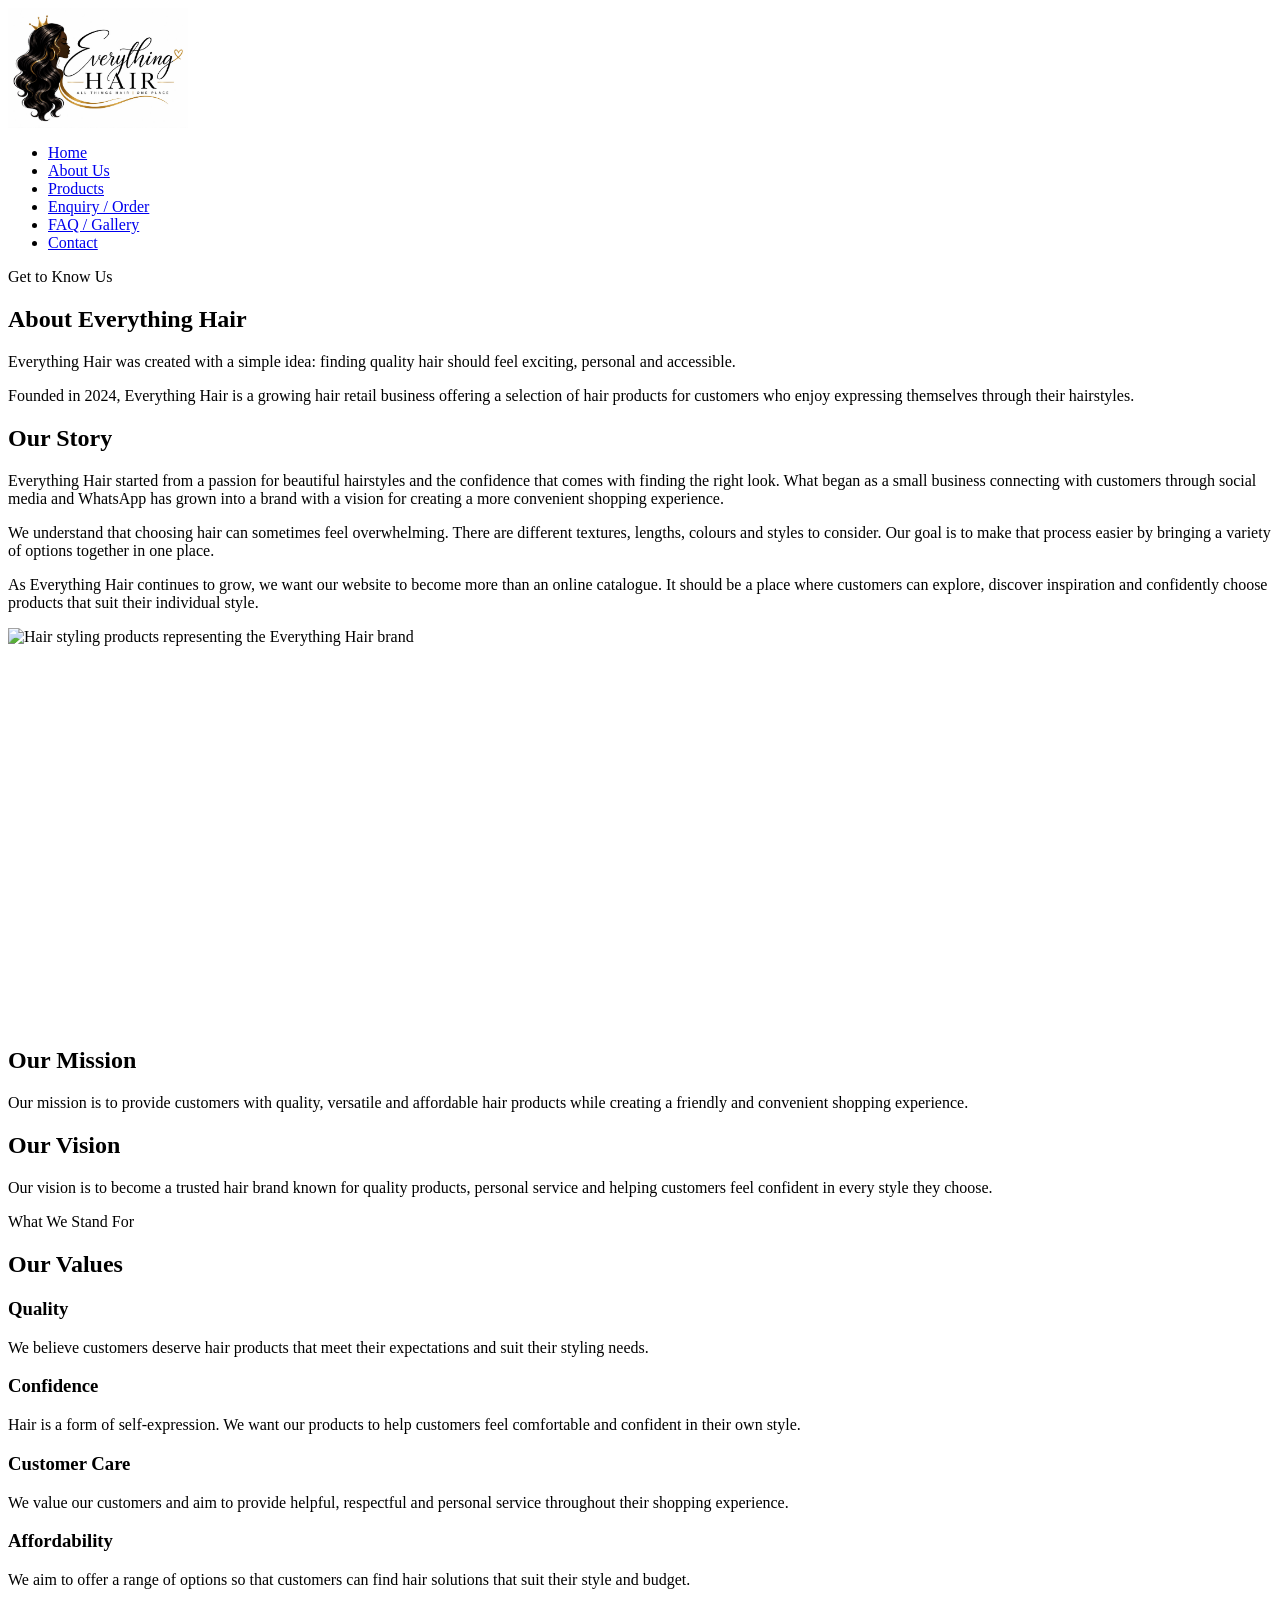
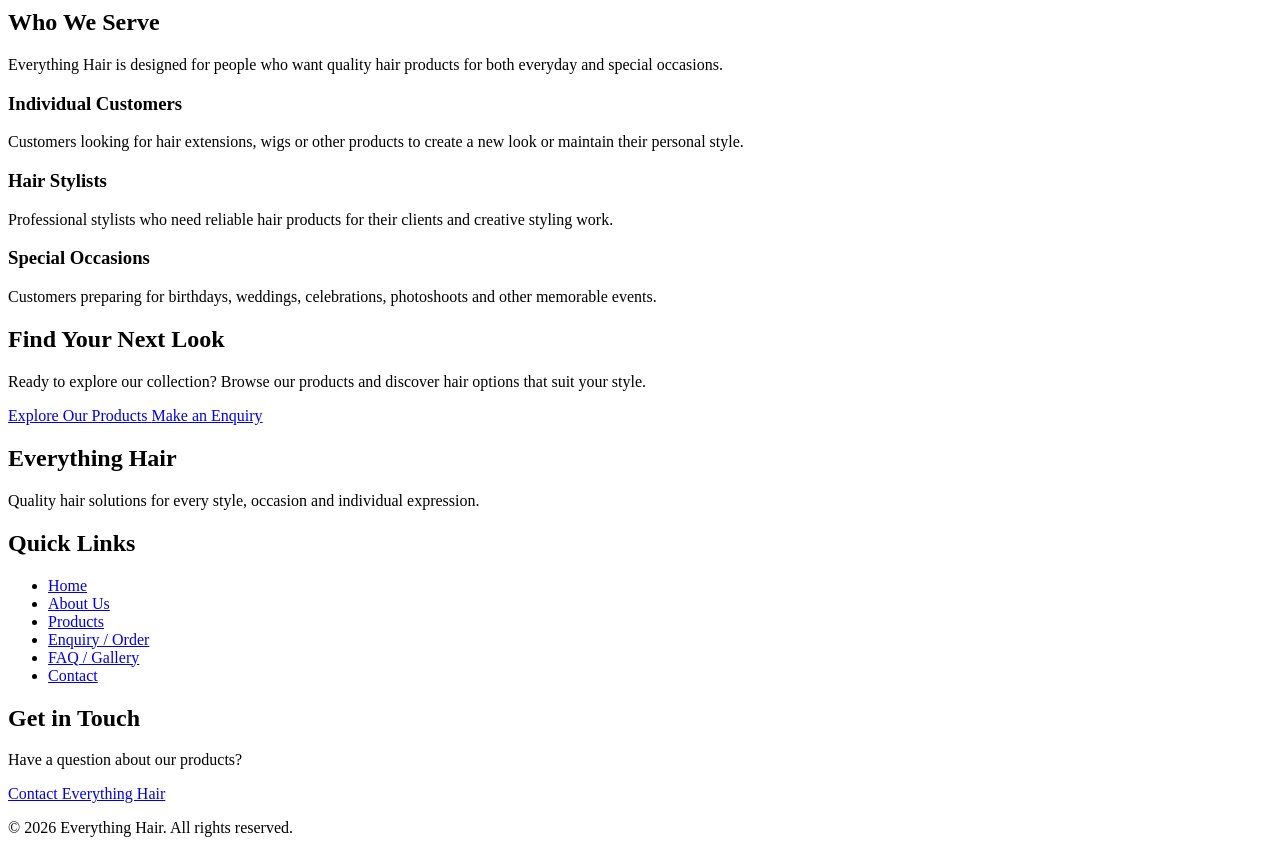
==== about.html @ 14876c61 "Initial Everything Hair website" ====
<!DOCTYPE html>
<html lang="en">

<head>
    
    <meta charset="UTF-8">
    <meta name="viewport" content="width=device-width, initial-scale=1.0">

   
    <meta name="description"
        content="Learn more about Everything Hair, our story, values and commitment to providing quality hair products for every style.">

    <meta name="author" content="Everything Hair">

    
    <title>About Us | Everything Hair</title>

    <link rel="stylesheet" href="css_assets/subpages.css">

</head>

<body>

    
    <header>

        
        <div>
    <a href="index.html">
        <img src="_images/page/Everything-hair-logo2.jpeg"
            alt="Everything Hair logo">
    </a>
</div>

        
        <nav>

            <ul>

                <li>
                    <a href="index.html">Home</a>
                </li>

                <li>
                    <a href="about.html">About Us</a>
                </li>

                <li>
                    <a href="products.html">Products</a>
                </li>

                <li>
                    <a href="enquiry.html">Enquiry / Order</a>
                </li>

                <li>
                    <a href="faq.html">FAQ / Gallery</a>
                </li>

                <li>
                    <a href="contact.html">Contact</a>
                </li>

            </ul>

        </nav>

    </header>


    
    <main>

        
        <section id="about-introduction">



            <p>Get to Know Us</p>

            <h2>About Everything Hair</h2>

            <p>
                Everything Hair was created with a simple idea:
                finding quality hair should feel exciting, personal
                and accessible.
            </p>

            <p>
                Founded in 2024, Everything Hair is a growing hair
                retail business offering a selection of hair products
                for customers who enjoy expressing themselves through
                their hairstyles.
            </p>

        </section>


       
        <section id="our-story">

            <div>

                <h2>Our Story</h2>

                <p>
                    Everything Hair started from a passion for beautiful
                    hairstyles and the confidence that comes with finding
                    the right look. What began as a small business
                    connecting with customers through social media and
                    WhatsApp has grown into a brand with a vision for
                    creating a more convenient shopping experience.
                </p>

                <p>
                    We understand that choosing hair can sometimes feel
                    overwhelming. There are different textures, lengths,
                    colours and styles to consider. Our goal is to make
                    that process easier by bringing a variety of options
                    together in one place.
                </p>

                <p>
                    As Everything Hair continues to grow, we want our
                    website to become more than an online catalogue.
                    It should be a place where customers can explore,
                    discover inspiration and confidently choose products
                    that suit their individual style.
                </p>

            </div>


           
            <div>

                <img src="_images/page/everything-hair-story.jpg"
                    alt="Hair styling products representing the Everything Hair brand">

            </div>

        </section>


       
        <section id="mission-vision">

           
            <article>

                <h2>Our Mission</h2>

                <p>
                    Our mission is to provide customers with quality,
                    versatile and affordable hair products while creating
                    a friendly and convenient shopping experience.
                </p>

            </article>


           
            <article>

                <h2>Our Vision</h2>

                <p>
                    Our vision is to become a trusted hair brand known
                    for quality products, personal service and helping
                    customers feel confident in every style they choose.
                </p>

            </article>

        </section>


        
        <section id="our-values">

            <p>What We Stand For</p>

            <h2>Our Values</h2>


           
            <article>

                <h3>Quality</h3>

                <p>
                    We believe customers deserve hair products that
                    meet their expectations and suit their styling needs.
                </p>

            </article>


            
            <article>

                <h3>Confidence</h3>

                <p>
                    Hair is a form of self-expression. We want our
                    products to help customers feel comfortable and
                    confident in their own style.
                </p>

            </article>


            
            <article>

                <h3>Customer Care</h3>

                <p>
                    We value our customers and aim to provide helpful,
                    respectful and personal service throughout their
                    shopping experience.
                </p>

            </article>


            
            <article>

                <h3>Affordability</h3>

                <p>
                    We aim to offer a range of options so that customers
                    can find hair solutions that suit their style and
                    budget.
                </p>

            </article>

        </section>


        
        <section id="target-audience">

            <h2>Who We Serve</h2>

            <p>
                Everything Hair is designed for people who want quality
                hair products for both everyday and special occasions.
            </p>


            
            <article>

                <h3>Individual Customers</h3>

                <p>
                    Customers looking for hair extensions, wigs or other
                    products to create a new look or maintain their
                    personal style.
                </p>

            </article>


            
            <article>

                <h3>Hair Stylists</h3>

                <p>
                    Professional stylists who need reliable hair products
                    for their clients and creative styling work.
                </p>

            </article>


            
            <article>

                <h3>Special Occasions</h3>

                <p>
                    Customers preparing for birthdays, weddings,
                    celebrations, photoshoots and other memorable events.
                </p>

            </article>

        </section>


        
        <section id="about-call-to-action">

            <h2>Find Your Next Look</h2>

            <p>
                Ready to explore our collection? Browse our products
                and discover hair options that suit your style.
            </p>

            <a href="products.html">
                Explore Our Products
            </a>

            <a href="enquiry.html">
                Make an Enquiry
            </a>

        </section>

    </main>


    
    <footer>

        
        <div>

            <h2>Everything Hair</h2>

            <p>
                Quality hair solutions for every style, occasion
                and individual expression.
            </p>

        </div>


        
        <div>

            <h2>Quick Links</h2>

            <ul>

                <li>
                    <a href="index.html">Home</a>
                </li>

                <li>
                    <a href="about.html">About Us</a>
                </li>

                <li>
                    <a href="products.html">Products</a>
                </li>

                <li>
                    <a href="enquiry.html">Enquiry / Order</a>
                </li>

                <li>
                    <a href="faq.html">FAQ / Gallery</a>
                </li>

                <li>
                    <a href="contact.html">Contact</a>
                </li>

            </ul>

        </div>


       
        <div>

            <h2>Get in Touch</h2>

            <p>
                Have a question about our products?
            </p>

            <a href="contact.html">
                Contact Everything Hair
            </a>

        </div>


        
        <div>

            <p>
                &copy; 2026 Everything Hair. All rights reserved.
            </p>

        </div>

    </footer>

</body>

</html>
---- css_assets/subpages.css ----
img {
    max-width: 100%;
    height: auto;
    display: block;
}

/* ABOUT PAGE
   ========================================= */

#our-story img {
    width: 100%;
    max-width: 500px;
    height: 400px;
    object-fit: cover;
}


#human-hair img,
#braiding-hair img,
#french-curl img,
#frontal-laces img,
#closures img,
#wigs img {
    width: 100%;
    max-width: 400px;
    height: 350px;
    object-fit: cover;
}


#gallery img {
    width: 100%;
    max-width: 350px;
    height: 350px;
    object-fit: cover;
}



figure img {
    max-width: 350px;
    height: 350px;
    object-fit: cover;
}


header img {
    width: 180px;
    height: auto;
}
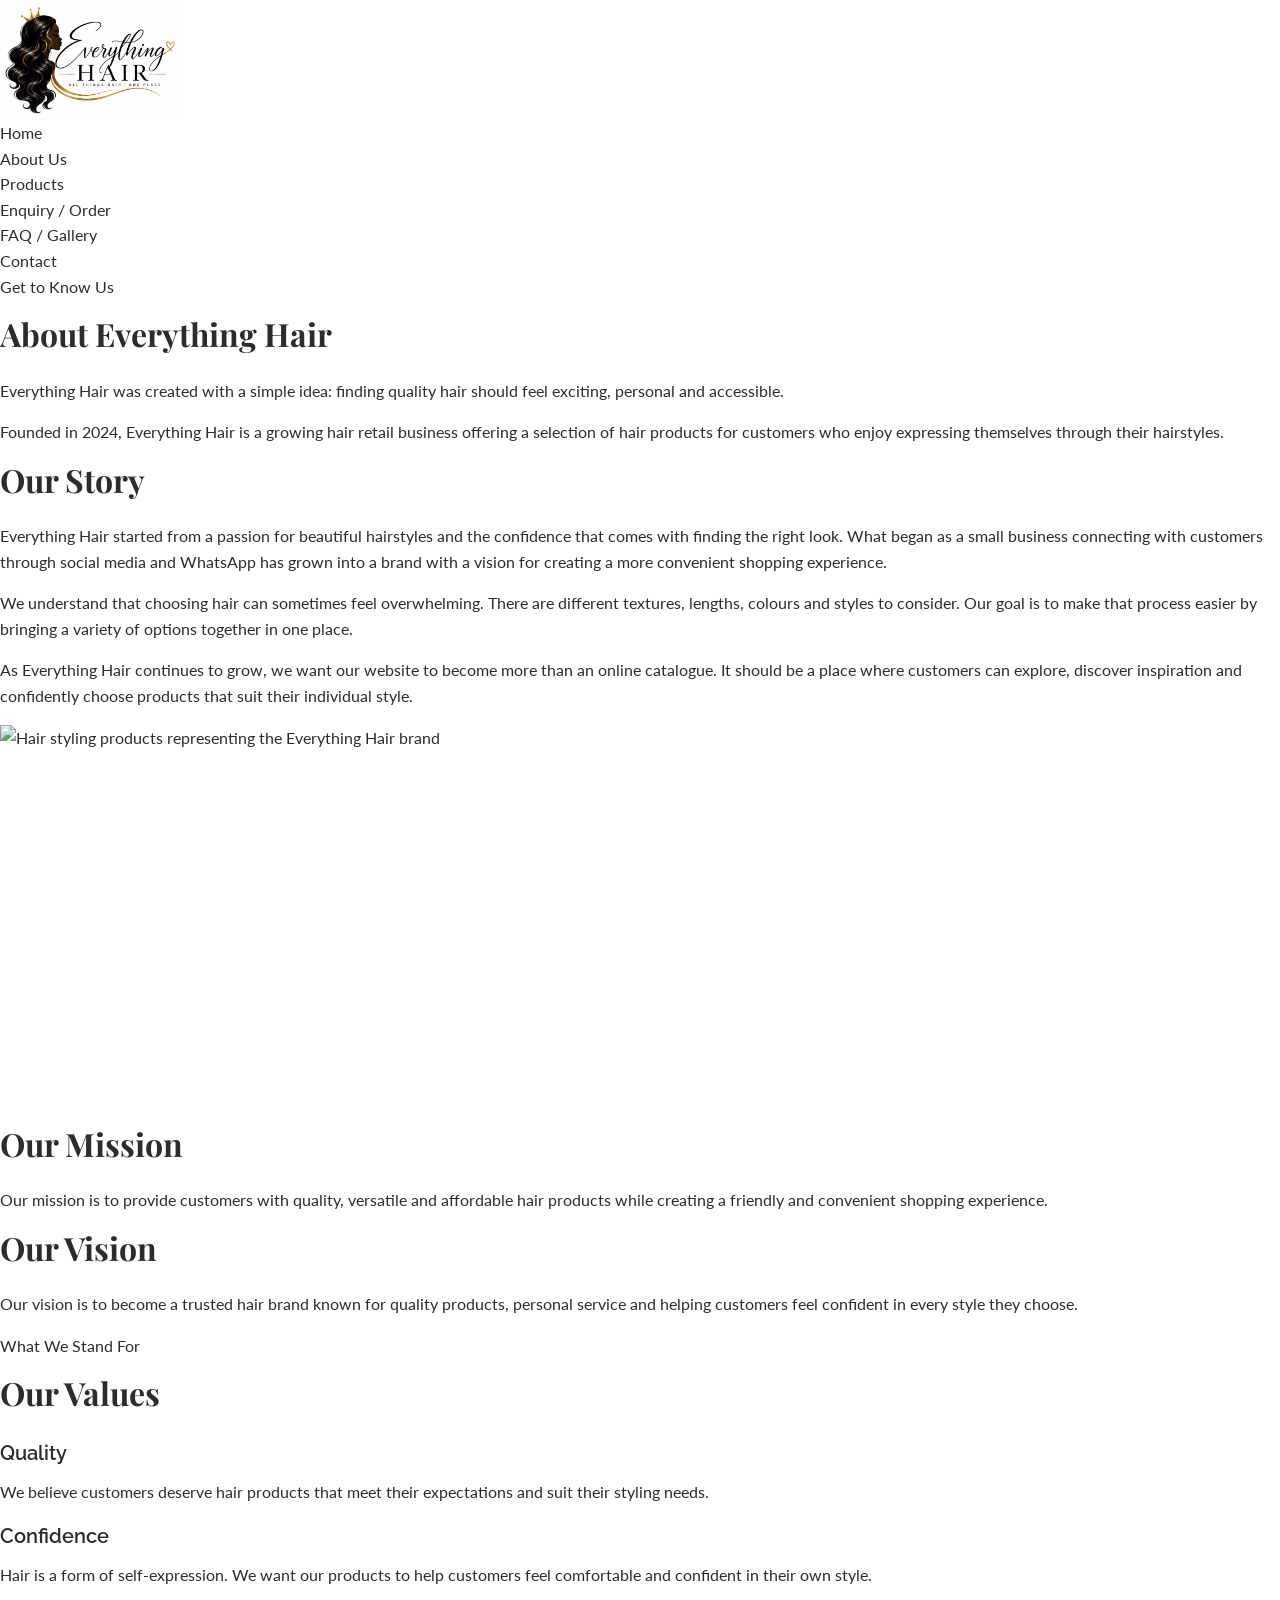
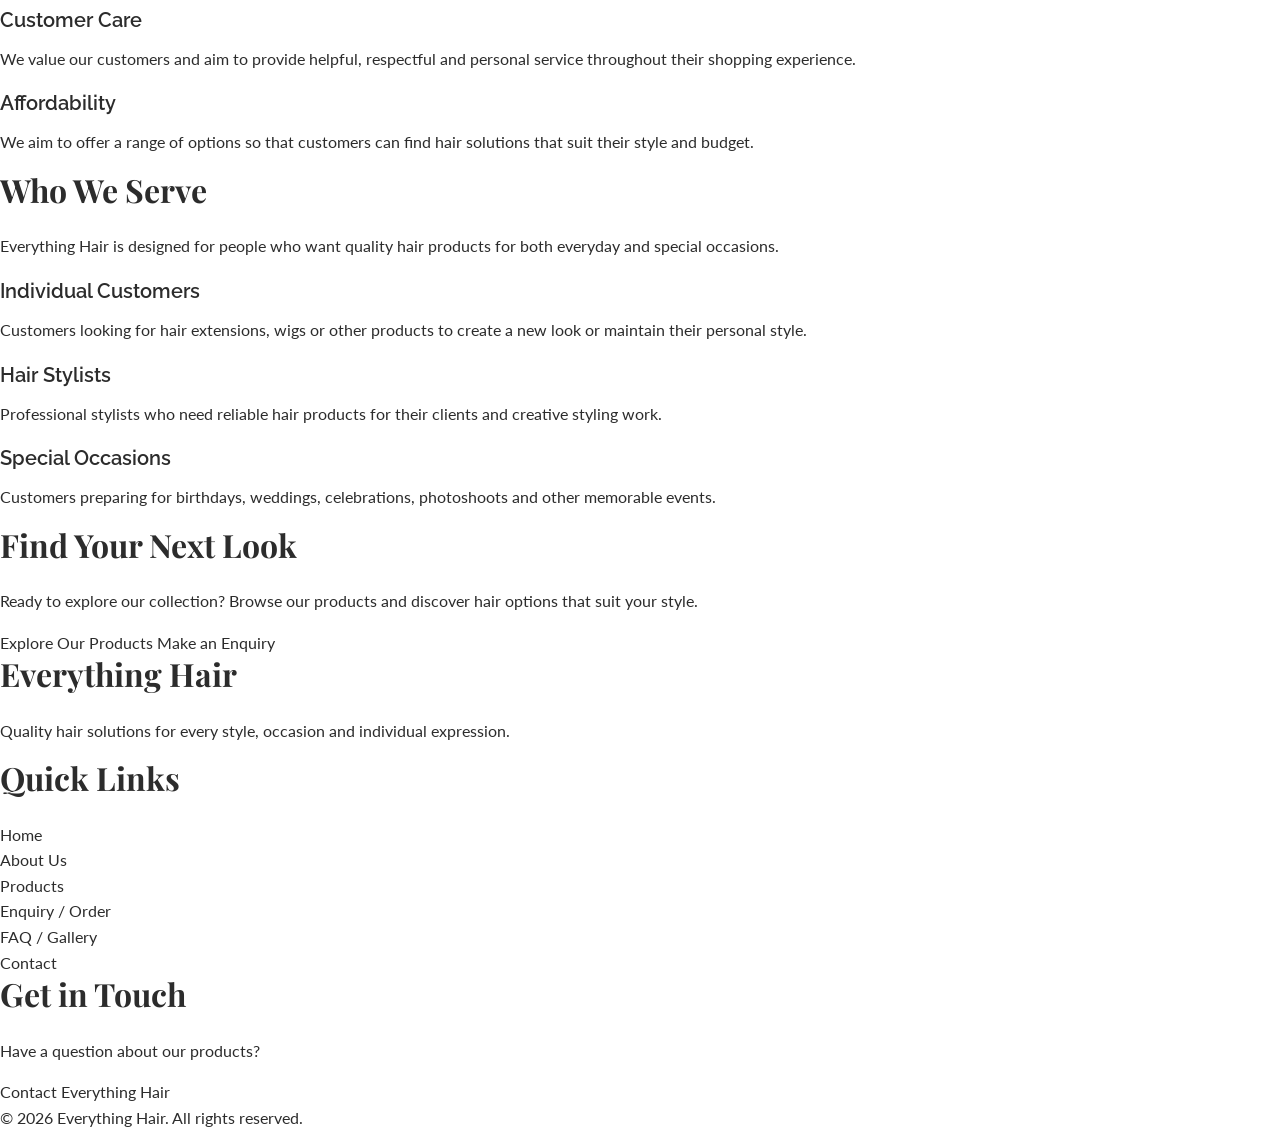
==== commit 329409f5: "Added colour variables, CSS reset and base typography to homepage.css and subpages.css" ====
--- a/about.html
+++ b/about.html
@@ -15,6 +15,7 @@
     
     <title>About Us | Everything Hair</title>
 
+    <link href="https://fonts.googleapis.com/css2?family=Playfair+Display:wght@600;700&family=Raleway:wght@400;600&family=Lato:wght@400;700&display=swap" rel="stylesheet">
     <link rel="stylesheet" href="css_assets/subpages.css">
 
 </head>
--- a/css_assets/subpages.css
+++ b/css_assets/subpages.css
@@ -1,3 +1,68 @@
+:root {
+  --color-rose-gold: #B76E79;
+  --color-blush: #F7D4D4;
+  --color-warm-gold: #C9A83E;
+  --color-charcoal: #2C2C2C;
+  --color-white: #FFFFFF;
+}
+ 
+/* --- CSS Reset --- */
+* {
+  margin: 0;
+  padding: 0;
+  box-sizing: border-box;
+}
+ 
+html {
+  scroll-behavior: smooth;
+}
+ 
+ 
+a {
+  text-decoration: none;
+  color: inherit;
+}
+ 
+ul {
+  list-style: none;
+}
+ 
+/* --- Base Typography --- */
+body {
+  font-family: 'Lato', sans-serif;
+  font-size: 16px;
+  line-height: 1.6;
+  color: var(--color-charcoal);
+  background-color: var(--color-white);
+}
+ 
+h1, h2 {
+  font-family: 'Playfair Display', serif;
+  color: var(--color-charcoal);
+  line-height: 1.2;
+  margin-bottom: 0.75em;
+}
+ 
+h1 {
+  font-size: 2.5rem;
+}
+ 
+h2 {
+  font-size: 2rem;
+}
+ 
+h3 {
+  font-family: 'Raleway', sans-serif;
+  font-weight: 600;
+  font-size: 1.25rem;
+  color: var(--color-charcoal);
+  margin-bottom: 0.5em;
+}
+ 
+p {
+  margin-bottom: 1em;
+}
+
 img {
     max-width: 100%;
     height: auto;
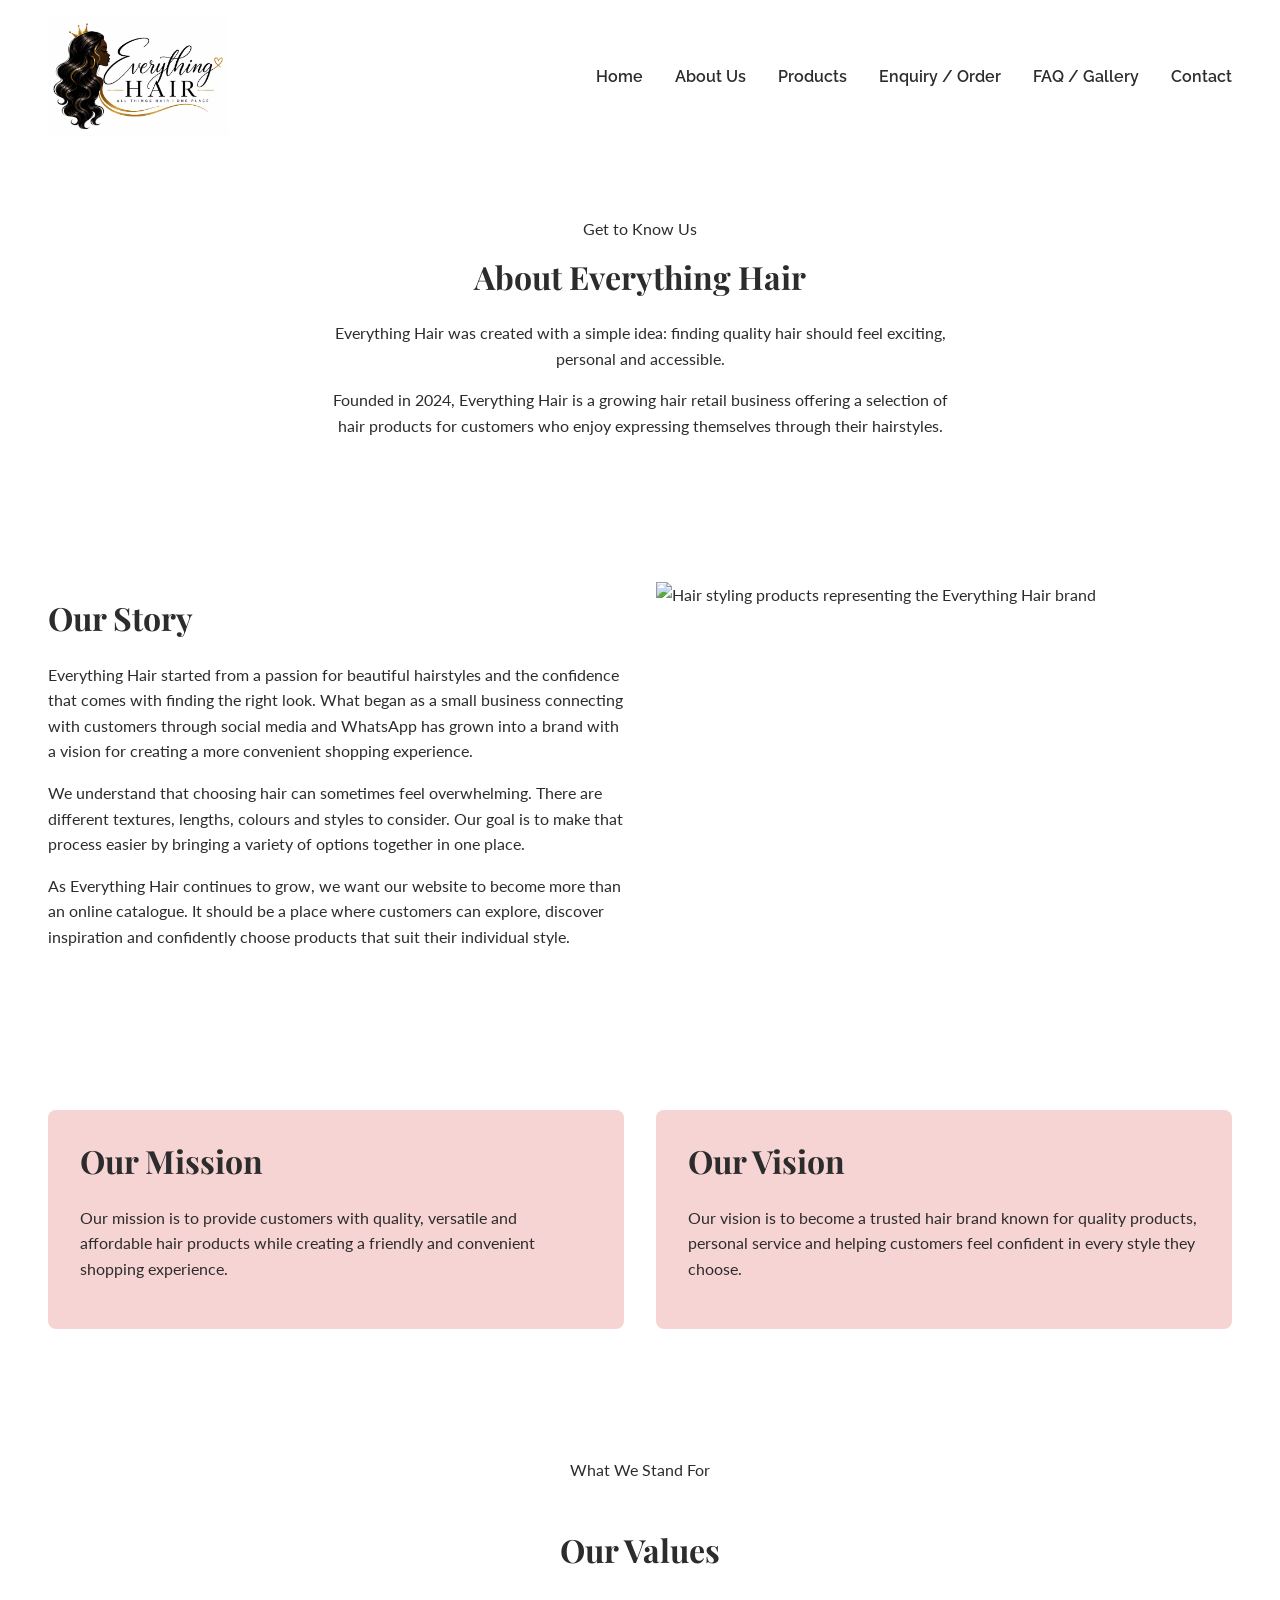
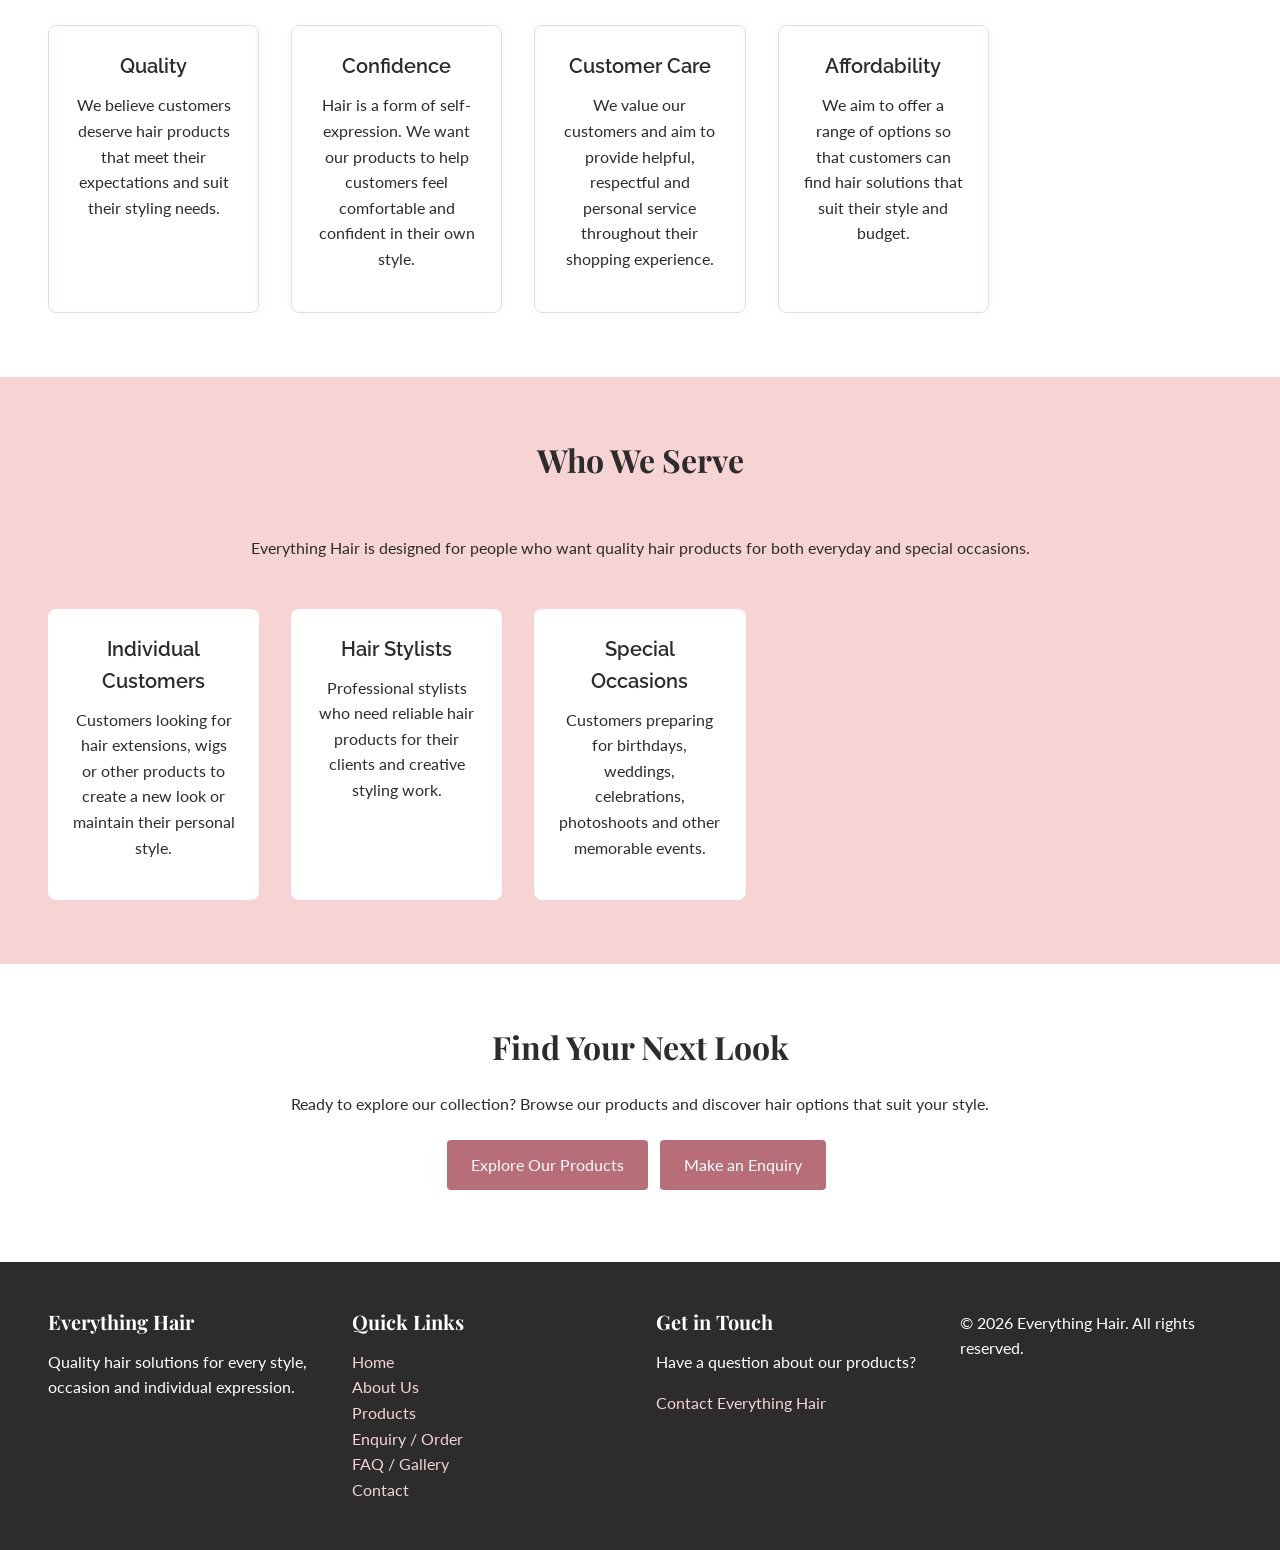
==== commit b20510a9: "Fix mobile nav: add hamburger toggle on all pages" ====
--- a/about.html
+++ b/about.html
@@ -35,8 +35,9 @@
 
         
         <nav>
-
-            <ul>
+            <button class="menu-toggle" aria-label="Open menu" aria-expanded="false" aria-controls="main-menu">☰ Menu</button>
+
+            <ul id="main-menu">
 
                 <li>
                     <a href="index.html">Home</a>
@@ -396,6 +397,7 @@
 
     </footer>
 
+<script src="script.js"></script>
 </body>
 
 </html>
--- a/css_assets/subpages.css
+++ b/css_assets/subpages.css
@@ -112,4 +112,582 @@
 header img {
     width: 180px;
     height: auto;
-}+}
+
+header {
+  display: flex;
+  justify-content: space-between;
+  align-items: center;
+  padding: 1rem 3rem;
+  background-color: var(--color-white);
+}
+ 
+nav ul {
+  display: flex;
+  gap: 2rem;
+}
+
+
+
+.menu-toggle {
+  display: none;
+}
+ 
+nav a {
+  font-family: 'Raleway', sans-serif;
+  font-weight: 600;
+  transition: color 0.2s ease;
+}
+ 
+nav a:hover,
+nav a:focus {
+  color: var(--color-rose-gold);
+}
+ 
+/* --- Shared button style (used across all subpages) --- */
+main a {
+  display: inline-block;
+  margin: 0.5rem 0.5rem 0.5rem 0;
+  padding: 0.75rem 1.5rem;
+  background-color: var(--color-rose-gold);
+  color: var(--color-white);
+  border-radius: 4px;
+  transition: background-color 0.2s ease;
+}
+ 
+main a:hover,
+main a:focus {
+  background-color: var(--color-warm-gold);
+}
+ 
+/* ==========================================================================
+   ABOUT PAGE
+   ========================================================================== */
+ 
+#about-introduction {
+  text-align: center;
+  max-width: 700px;
+  margin: 0 auto;
+  padding: 4rem 2rem;
+}
+ 
+#our-story {
+  display: flex;
+  align-items: center;
+  gap: 2rem;
+  padding: 4rem 3rem;
+}
+ 
+#our-story > div:first-child,
+#our-story > div:last-child {
+  flex: 1;
+}
+ 
+#mission-vision {
+  display: grid;
+  grid-template-columns: repeat(auto-fit, minmax(250px, 1fr));
+  gap: 2rem;
+  padding: 4rem 3rem;
+}
+ 
+#mission-vision article {
+  background-color: var(--color-blush);
+  border-radius: 8px;
+  padding: 2rem;
+}
+ 
+#our-values {
+  display: grid;
+  grid-template-columns: repeat(auto-fit, minmax(200px, 1fr));
+  gap: 2rem;
+  padding: 4rem 3rem;
+  text-align: center;
+}
+ 
+#our-values p,
+#our-values h2 {
+  grid-column: 1 / -1;
+}
+ 
+#our-values article {
+  background-color: var(--color-white);
+  border: 1px solid var(--color-blush);
+  border-radius: 8px;
+  padding: 1.5rem;
+}
+ 
+#target-audience {
+  display: grid;
+  grid-template-columns: repeat(auto-fit, minmax(200px, 1fr));
+  gap: 2rem;
+  padding: 4rem 3rem;
+  text-align: center;
+  background-color: var(--color-blush);
+}
+ 
+#target-audience h2,
+#target-audience > p {
+  grid-column: 1 / -1;
+}
+ 
+#target-audience article {
+  background-color: var(--color-white);
+  border-radius: 8px;
+  padding: 1.5rem;
+}
+ 
+#about-call-to-action {
+  text-align: center;
+  padding: 4rem 2rem;
+}
+ 
+/* ==========================================================================
+   PRODUCTS PAGE
+   ========================================================================== */
+ 
+#products-introduction {
+  text-align: center;
+  max-width: 700px;
+  margin: 0 auto;
+  padding: 4rem 2rem;
+}
+ 
+#human-hair article,
+#braiding-hair article,
+#french-curl article,
+#frontal-laces article,
+#closures article,
+#wigs article {
+  display: flex;
+  align-items: center;
+  gap: 2rem;
+  padding: 3rem;
+}
+ 
+#human-hair img,
+#braiding-hair img,
+#french-curl img,
+#frontal-laces img,
+#closures img,
+#wigs img {
+  flex: 1;
+  border-radius: 8px;
+}
+ 
+#human-hair article > div,
+#braiding-hair article > div,
+#french-curl article > div,
+#frontal-laces article > div,
+#closures article > div,
+#wigs article > div {
+  flex: 1;
+}
+ 
+#product-help {
+  text-align: center;
+  padding: 4rem 3rem;
+  background-color: var(--color-blush);
+}
+ 
+#products-call-to-action {
+  text-align: center;
+  padding: 4rem 2rem;
+}
+ 
+/* ==========================================================================
+   ENQUIRY & CONTACT FORMS (shared styling, both pages use <form>)
+   ========================================================================== */
+ 
+#enquiry-introduction,
+#contact-introduction {
+  text-align: center;
+  max-width: 700px;
+  margin: 0 auto;
+  padding: 4rem 2rem;
+}
+ 
+form {
+  max-width: 700px;
+  margin: 0 auto;
+  padding: 0 2rem 4rem;
+}
+ 
+fieldset {
+  border: 1px solid var(--color-blush);
+  border-radius: 8px;
+  padding: 1.5rem;
+  margin-bottom: 2rem;
+}
+ 
+legend {
+  font-family: 'Raleway', sans-serif;
+  font-weight: 600;
+  padding: 0 0.5rem;
+  color: var(--color-rose-gold);
+}
+ 
+label {
+  display: block;
+  margin-bottom: 0.5rem;
+  font-weight: 600;
+}
+ 
+input,
+select,
+textarea {
+  width: 100%;
+  padding: 0.75rem;
+  margin-bottom: 1rem;
+  border: 1px solid var(--color-blush);
+  border-radius: 4px;
+  font-family: 'Lato', sans-serif;
+}
+ 
+input:focus,
+select:focus,
+textarea:focus {
+  outline: 2px solid var(--color-rose-gold);
+}
+ 
+button[type="submit"] {
+  background-color: var(--color-rose-gold);
+  color: var(--color-white);
+  border: none;
+  padding: 0.75rem 1.5rem;
+  border-radius: 4px;
+  margin-right: 1rem;
+  cursor: pointer;
+  transition: background-color 0.2s ease;
+}
+ 
+button[type="submit"]:hover,
+button[type="submit"]:focus {
+  background-color: var(--color-warm-gold);
+}
+ 
+button[type="reset"] {
+  background-color: transparent;
+  color: var(--color-charcoal);
+  border: 1px solid var(--color-charcoal);
+  padding: 0.75rem 1.5rem;
+  border-radius: 4px;
+  cursor: pointer;
+}
+ 
+#next-steps {
+  display: grid;
+  grid-template-columns: repeat(auto-fit, minmax(200px, 1fr));
+  gap: 2rem;
+  padding: 4rem 3rem;
+  text-align: center;
+  background-color: var(--color-blush);
+}
+ 
+#direct-contact,
+#enquiry-call-to-action {
+  text-align: center;
+  padding: 3rem 2rem;
+}
+ 
+/* ==========================================================================
+   CONTACT PAGE
+   ========================================================================== */
+ 
+#contact-details {
+  display: grid;
+  grid-template-columns: repeat(auto-fit, minmax(200px, 1fr));
+  gap: 2rem;
+  padding: 3rem;
+  text-align: center;
+}
+ 
+#contact-details article {
+  background-color: var(--color-white);
+  border: 1px solid var(--color-blush);
+  border-radius: 8px;
+  padding: 1.5rem;
+}
+ 
+#locations {
+  display: grid;
+  grid-template-columns: repeat(auto-fit, minmax(250px, 1fr));
+  gap: 2rem;
+  padding: 3rem;
+}
+ 
+#locations article {
+  background-color: var(--color-blush);
+  border-radius: 8px;
+  padding: 1.5rem;
+}
+ 
+#map {
+  text-align: center;
+  padding: 3rem;
+}
+ 
+#map div {
+  background-color: var(--color-blush);
+  min-height: 200px;
+  display: flex;
+  align-items: center;
+  justify-content: center;
+  border-radius: 8px;
+}
+ 
+#response-information,
+#contact-call-to-action {
+  text-align: center;
+  padding: 3rem 2rem;
+}
+ 
+/* ==========================================================================
+   FAQ / GALLERY PAGE
+   ========================================================================== */
+ 
+#faq-introduction {
+  text-align: center;
+  max-width: 700px;
+  margin: 0 auto;
+  padding: 4rem 2rem;
+}
+ 
+#frequently-asked-questions {
+  max-width: 800px;
+  margin: 0 auto;
+  padding: 0 2rem 3rem;
+}
+ 
+details {
+  border-bottom: 1px solid var(--color-blush);
+  padding: 1rem 0;
+}
+ 
+summary {
+  font-family: 'Raleway', sans-serif;
+  font-weight: 600;
+  cursor: pointer;
+}
+ 
+summary:hover {
+  color: var(--color-rose-gold);
+}
+ 
+#gallery-introduction {
+  text-align: center;
+  max-width: 700px;
+  margin: 0 auto;
+  padding: 3rem 2rem 1rem;
+}
+ 
+#gallery {
+  display: grid;
+  grid-template-columns: repeat(auto-fit, minmax(220px, 1fr));
+  gap: 2rem;
+  padding: 2rem 3rem 4rem;
+}
+ 
+figure {
+  text-align: center;
+}
+ 
+figure img {
+  border-radius: 8px;
+}
+ 
+figcaption {
+  margin-top: 0.5rem;
+  font-family: 'Raleway', sans-serif;
+  font-style: italic;
+}
+ 
+#still-have-questions,
+#faq-call-to-action {
+  text-align: center;
+  padding: 3rem 2rem;
+}
+ 
+/* ==========================================================================
+   FOOTER (same on every page)
+   ========================================================================== */
+ 
+footer {
+  display: grid;
+  grid-template-columns: repeat(auto-fit, minmax(200px, 1fr));
+  gap: 2rem;
+  padding: 3rem;
+  background-color: var(--color-charcoal);
+  color: var(--color-white);
+}
+ 
+footer h2 {
+  font-size: 1.25rem;
+  color: var(--color-white);
+}
+ 
+footer a {
+  display: inline;
+  margin: 0;
+  padding: 0;
+  background-color: transparent;
+  color: var(--color-blush);
+}
+ 
+footer a:hover,
+footer a:focus {
+  color: var(--color-warm-gold);
+  background-color: transparent;
+}
+
+/* --- Tablet (768px and below) --- */
+@media (max-width: 768px) {
+ 
+  header { 
+    flex-direction: column;
+    gap: 1rem;
+    padding: 1rem 1.5rem;
+  }
+
+  .menu-toggle {
+    display: block;
+    margin: 0 auto;
+    padding: 0.75rem 1.25rem;
+    min-height: 44px;
+    background-color: #B76E79;
+    color: #ffffff;
+    border: none;
+    border-radius: 4px;
+    font-size: 1rem;
+    cursor: pointer;
+  }
+
+  nav {
+    width: 100%;
+  }
+
+  nav ul {
+    display: none;
+    flex-direction: column;
+    width: 100%;
+    gap: 0;
+  }
+
+  nav ul.open {
+    display: flex;
+  }
+
+  nav ul li {
+    width: 100%;
+    text-align: center;
+  }
+
+  nav ul a {
+    display: block;
+    padding: 0.75rem;
+  } 
+  h1 {
+    font-size: 2rem;
+  }
+ 
+  h2 {
+    font-size: 1.5rem;
+  }
+ 
+  #our-story {
+    flex-direction: column;
+    padding: 3rem 1.5rem;
+    text-align: center;
+  }
+ 
+  #human-hair article,
+  #braiding-hair article,
+  #french-curl article,
+  #frontal-laces article,
+  #closures article,
+  #wigs article {
+    flex-direction: column;
+    padding: 2rem;
+    text-align: center;
+  }
+ 
+  #mission-vision,
+  #our-values,
+  #target-audience,
+  #contact-details,
+  #locations,
+  #next-steps,
+  #gallery {
+    padding: 2.5rem 1.5rem;
+  }
+ 
+  form {
+    padding: 0 1.5rem 3rem;
+  }
+}
+ 
+/* --- Mobile (480px and below) --- */
+@media (max-width: 480px) {
+ 
+  h1 {
+    font-size: 1.75rem;
+  }
+ 
+  h2 {
+    font-size: 1.35rem;
+  }
+ 
+  main a {
+    display: block;
+    margin: 0.5rem 0;
+    text-align: center;
+  }
+ 
+  #about-introduction,
+  #products-introduction,
+  #enquiry-introduction,
+  #contact-introduction,
+  #faq-introduction,
+  #about-call-to-action,
+  #products-call-to-action,
+  #enquiry-call-to-action,
+  #contact-call-to-action,
+  #faq-call-to-action,
+  #direct-contact,
+  #still-have-questions,
+  #response-information,
+  #product-help {
+    padding: 2rem 1rem;
+  }
+ 
+  #our-story,
+  #mission-vision,
+  #our-values,
+  #target-audience,
+  #contact-details,
+  #locations,
+  #next-steps,
+  #gallery,
+  #human-hair article,
+  #braiding-hair article,
+  #french-curl article,
+  #frontal-laces article,
+  #closures article,
+  #wigs article {
+    padding: 1.5rem 1rem;
+  }
+ 
+  form {
+    padding: 0 1rem 2rem;
+  }
+ 
+  fieldset {
+    padding: 1rem;
+  }
+ 
+  nav ul {
+    flex-direction: column;
+    align-items: center;
+    gap: 0.5rem;
+  }
+}
+ 
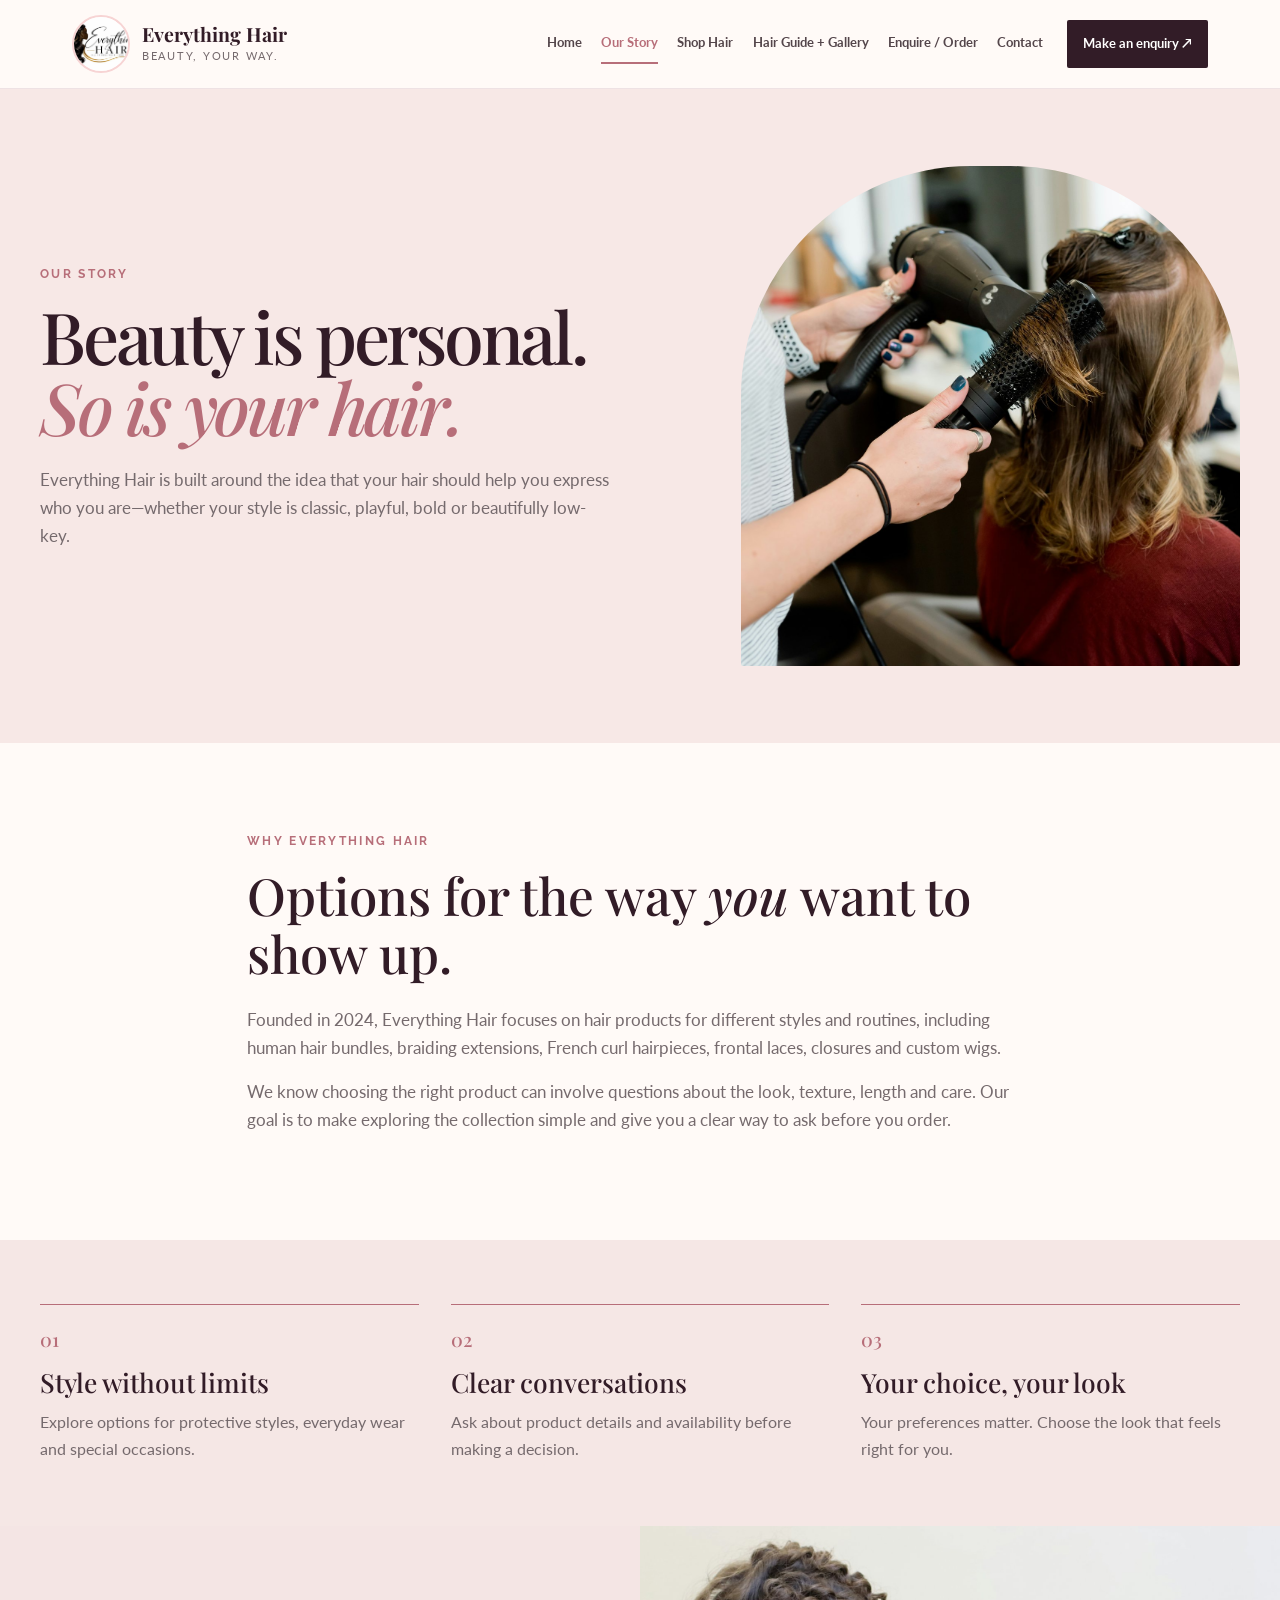
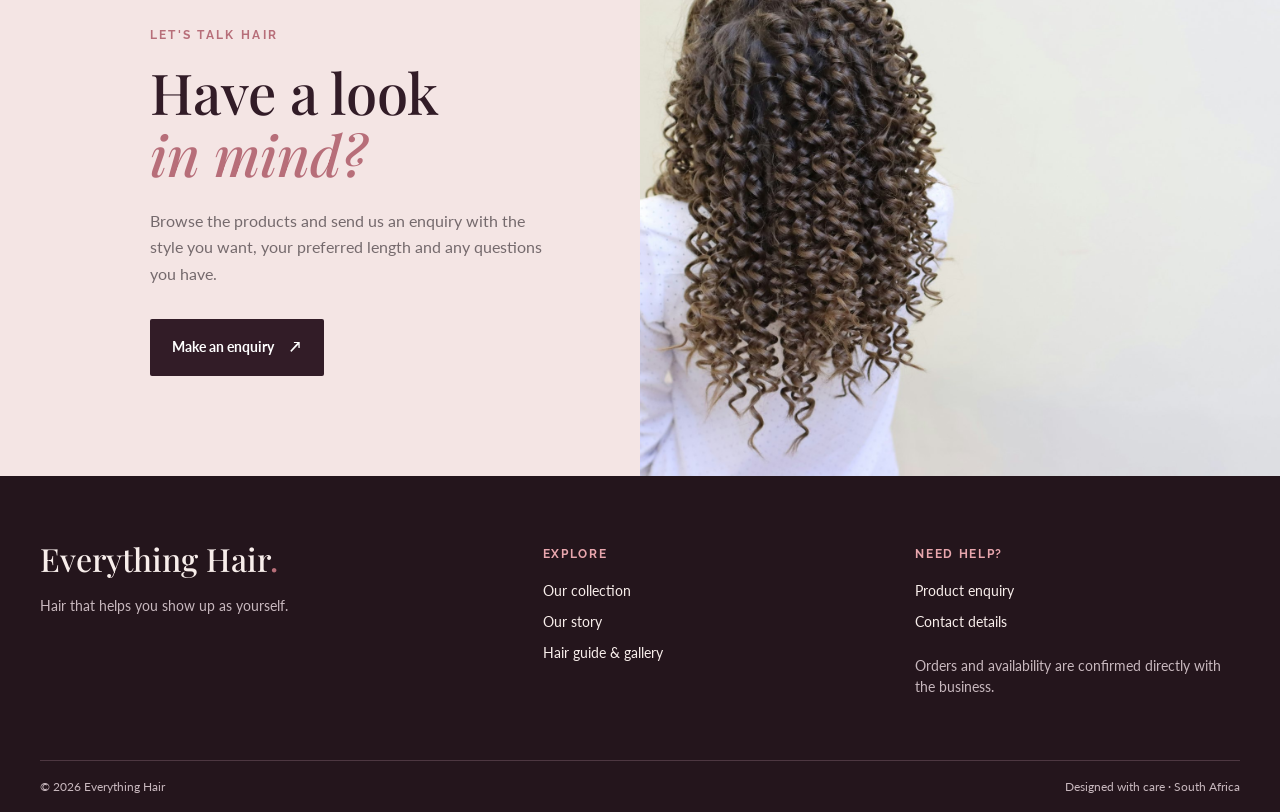
==== commit 4ec6b590: "Redesign Everything Hair website for Part 3" ====
--- a/about.html
+++ b/about.html
@@ -1,404 +1,56 @@
-<!DOCTYPE html>
-<html lang="en">
+<!doctype html>
+<html lang="en-ZA">
+<head>
+  <meta charset="utf-8">
+  <meta name="viewport" content="width=device-width, initial-scale=1">
+  <meta name="theme-color" content="#321c27">
+  <meta name="description" content="Learn about Everything Hair, a South African hair retailer offering human hair, braiding extensions, French curl hairpieces, closures and custom wigs.">
+  <meta name="keywords" content="hair extensions, wigs, braiding hair, Everything Hair, South Africa">
+  <meta name="author" content="Everything Hair">
+  <meta property="og:type" content="website">
+  <meta property="og:site_name" content="Everything Hair">
+  <meta property="og:title" content="Our Story | Everything Hair">
+  <meta property="og:description" content="Learn about Everything Hair, a South African hair retailer offering human hair, braiding extensions, French curl hairpieces, closures and custom wigs.">
+  <title>Our Story | Everything Hair</title>
+  <link rel="preconnect" href="https://fonts.googleapis.com">
+  <link rel="preconnect" href="https://fonts.gstatic.com" crossorigin>
+  <link href="https://fonts.googleapis.com/css2?family=Lato:wght@400;500;600;700&family=Playfair+Display:wght@500;600;700&family=Raleway:wght@400;500;600;700&display=swap" rel="stylesheet">
+  <link rel="stylesheet" href="css_assets/site.css">
+  <script src="js_assets/main.js" defer></script>
+</head>
+<body>
+<a class="skip-link" href="#main">Skip to content</a>
+<header class="site-header">
+  <div class="header-inner">
+    <a class="brand" href="index.html" aria-label="Everything Hair home">
+      <img src="_images/page/Everything-hair-logo2.jpeg" alt="Everything Hair" width="72" height="72">
+      <span><strong>Everything Hair</strong><small>Beauty, your way.</small></span>
+    </a>
+    <button class="nav-toggle" type="button" aria-expanded="false" aria-controls="primary-nav"><span class="sr-only">Toggle navigation</span><span aria-hidden="true">☰</span></button>
+    <nav id="primary-nav" class="primary-nav" aria-label="Main navigation"><ul><li><a href="index.html">Home</a></li>
+<li><a href="about.html" aria-current="page">Our Story</a></li>
+<li><a href="products.html">Shop Hair</a></li>
+<li><a href="faq.html">Hair Guide + Gallery</a></li>
+<li><a href="enquiry.html">Enquire / Order</a></li>
+<li><a href="contact.html">Contact</a></li></ul></nav>
+    <a class="header-cta" href="enquiry.html">Make an enquiry <span aria-hidden="true">↗</span></a>
+  </div>
+</header>
+<main id="main">
 
-<head>
-    
-    <meta charset="UTF-8">
-    <meta name="viewport" content="width=device-width, initial-scale=1.0">
+<section class="page-hero page-hero-blush"><div><p class="eyebrow">OUR STORY</p><h1>Beauty is personal.<br><em>So is your hair.</em></h1><p>Everything Hair is built around the idea that your hair should help you express who you are—whether your style is classic, playful, bold or beautifully low-key.</p></div><div class="page-hero-image"><img src="_images/page/everything-hair-story.jpg" alt="Hair and beauty inspiration" fetchpriority="high"></div></section>
+<section class="section section-pad narrow-copy"><p class="eyebrow">WHY EVERYTHING HAIR</p><h2>Options for the way <em>you</em> want to show up.</h2><p>Founded in 2024, Everything Hair focuses on hair products for different styles and routines, including human hair bundles, braiding extensions, French curl hairpieces, frontal laces, closures and custom wigs.</p><p>We know choosing the right product can involve questions about the look, texture, length and care. Our goal is to make exploring the collection simple and give you a clear way to ask before you order.</p></section>
+<section class="values-band"><article><span>01</span><h2>Style without limits</h2><p>Explore options for protective styles, everyday wear and special occasions.</p></article><article><span>02</span><h2>Clear conversations</h2><p>Ask about product details and availability before making a decision.</p></article><article><span>03</span><h2>Your choice, your look</h2><p>Your preferences matter. Choose the look that feels right for you.</p></article></section>
+<section class="split-feature split-reverse"><div class="split-image"><img src="_images/page/french-curl.jpg" alt="French curl hairpiece styling" loading="lazy"></div><div class="split-copy"><p class="eyebrow">LET'S TALK HAIR</p><h2>Have a look<br><em>in mind?</em></h2><p>Browse the products and send us an enquiry with the style you want, your preferred length and any questions you have.</p><a class="button button-dark" href="enquiry.html">Make an enquiry <span aria-hidden="true">↗</span></a></div></section>
 
-   
-    <meta name="description"
-        content="Learn more about Everything Hair, our story, values and commitment to providing quality hair products for every style.">
-
-    <meta name="author" content="Everything Hair">
-
-    
-    <title>About Us | Everything Hair</title>
-
-    <link href="https://fonts.googleapis.com/css2?family=Playfair+Display:wght@600;700&family=Raleway:wght@400;600&family=Lato:wght@400;700&display=swap" rel="stylesheet">
-    <link rel="stylesheet" href="css_assets/subpages.css">
-
-</head>
-
-<body>
-
-    
-    <header>
-
-        
-        <div>
-    <a href="index.html">
-        <img src="_images/page/Everything-hair-logo2.jpeg"
-            alt="Everything Hair logo">
-    </a>
-</div>
-
-        
-        <nav>
-            <button class="menu-toggle" aria-label="Open menu" aria-expanded="false" aria-controls="main-menu">☰ Menu</button>
-
-            <ul id="main-menu">
-
-                <li>
-                    <a href="index.html">Home</a>
-                </li>
-
-                <li>
-                    <a href="about.html">About Us</a>
-                </li>
-
-                <li>
-                    <a href="products.html">Products</a>
-                </li>
-
-                <li>
-                    <a href="enquiry.html">Enquiry / Order</a>
-                </li>
-
-                <li>
-                    <a href="faq.html">FAQ / Gallery</a>
-                </li>
-
-                <li>
-                    <a href="contact.html">Contact</a>
-                </li>
-
-            </ul>
-
-        </nav>
-
-    </header>
-
-
-    
-    <main>
-
-        
-        <section id="about-introduction">
-
-
-
-            <p>Get to Know Us</p>
-
-            <h2>About Everything Hair</h2>
-
-            <p>
-                Everything Hair was created with a simple idea:
-                finding quality hair should feel exciting, personal
-                and accessible.
-            </p>
-
-            <p>
-                Founded in 2024, Everything Hair is a growing hair
-                retail business offering a selection of hair products
-                for customers who enjoy expressing themselves through
-                their hairstyles.
-            </p>
-
-        </section>
-
-
-       
-        <section id="our-story">
-
-            <div>
-
-                <h2>Our Story</h2>
-
-                <p>
-                    Everything Hair started from a passion for beautiful
-                    hairstyles and the confidence that comes with finding
-                    the right look. What began as a small business
-                    connecting with customers through social media and
-                    WhatsApp has grown into a brand with a vision for
-                    creating a more convenient shopping experience.
-                </p>
-
-                <p>
-                    We understand that choosing hair can sometimes feel
-                    overwhelming. There are different textures, lengths,
-                    colours and styles to consider. Our goal is to make
-                    that process easier by bringing a variety of options
-                    together in one place.
-                </p>
-
-                <p>
-                    As Everything Hair continues to grow, we want our
-                    website to become more than an online catalogue.
-                    It should be a place where customers can explore,
-                    discover inspiration and confidently choose products
-                    that suit their individual style.
-                </p>
-
-            </div>
-
-
-           
-            <div>
-
-                <img src="_images/page/everything-hair-story.jpg"
-                    alt="Hair styling products representing the Everything Hair brand">
-
-            </div>
-
-        </section>
-
-
-       
-        <section id="mission-vision">
-
-           
-            <article>
-
-                <h2>Our Mission</h2>
-
-                <p>
-                    Our mission is to provide customers with quality,
-                    versatile and affordable hair products while creating
-                    a friendly and convenient shopping experience.
-                </p>
-
-            </article>
-
-
-           
-            <article>
-
-                <h2>Our Vision</h2>
-
-                <p>
-                    Our vision is to become a trusted hair brand known
-                    for quality products, personal service and helping
-                    customers feel confident in every style they choose.
-                </p>
-
-            </article>
-
-        </section>
-
-
-        
-        <section id="our-values">
-
-            <p>What We Stand For</p>
-
-            <h2>Our Values</h2>
-
-
-           
-            <article>
-
-                <h3>Quality</h3>
-
-                <p>
-                    We believe customers deserve hair products that
-                    meet their expectations and suit their styling needs.
-                </p>
-
-            </article>
-
-
-            
-            <article>
-
-                <h3>Confidence</h3>
-
-                <p>
-                    Hair is a form of self-expression. We want our
-                    products to help customers feel comfortable and
-                    confident in their own style.
-                </p>
-
-            </article>
-
-
-            
-            <article>
-
-                <h3>Customer Care</h3>
-
-                <p>
-                    We value our customers and aim to provide helpful,
-                    respectful and personal service throughout their
-                    shopping experience.
-                </p>
-
-            </article>
-
-
-            
-            <article>
-
-                <h3>Affordability</h3>
-
-                <p>
-                    We aim to offer a range of options so that customers
-                    can find hair solutions that suit their style and
-                    budget.
-                </p>
-
-            </article>
-
-        </section>
-
-
-        
-        <section id="target-audience">
-
-            <h2>Who We Serve</h2>
-
-            <p>
-                Everything Hair is designed for people who want quality
-                hair products for both everyday and special occasions.
-            </p>
-
-
-            
-            <article>
-
-                <h3>Individual Customers</h3>
-
-                <p>
-                    Customers looking for hair extensions, wigs or other
-                    products to create a new look or maintain their
-                    personal style.
-                </p>
-
-            </article>
-
-
-            
-            <article>
-
-                <h3>Hair Stylists</h3>
-
-                <p>
-                    Professional stylists who need reliable hair products
-                    for their clients and creative styling work.
-                </p>
-
-            </article>
-
-
-            
-            <article>
-
-                <h3>Special Occasions</h3>
-
-                <p>
-                    Customers preparing for birthdays, weddings,
-                    celebrations, photoshoots and other memorable events.
-                </p>
-
-            </article>
-
-        </section>
-
-
-        
-        <section id="about-call-to-action">
-
-            <h2>Find Your Next Look</h2>
-
-            <p>
-                Ready to explore our collection? Browse our products
-                and discover hair options that suit your style.
-            </p>
-
-            <a href="products.html">
-                Explore Our Products
-            </a>
-
-            <a href="enquiry.html">
-                Make an Enquiry
-            </a>
-
-        </section>
-
-    </main>
-
-
-    
-    <footer>
-
-        
-        <div>
-
-            <h2>Everything Hair</h2>
-
-            <p>
-                Quality hair solutions for every style, occasion
-                and individual expression.
-            </p>
-
-        </div>
-
-
-        
-        <div>
-
-            <h2>Quick Links</h2>
-
-            <ul>
-
-                <li>
-                    <a href="index.html">Home</a>
-                </li>
-
-                <li>
-                    <a href="about.html">About Us</a>
-                </li>
-
-                <li>
-                    <a href="products.html">Products</a>
-                </li>
-
-                <li>
-                    <a href="enquiry.html">Enquiry / Order</a>
-                </li>
-
-                <li>
-                    <a href="faq.html">FAQ / Gallery</a>
-                </li>
-
-                <li>
-                    <a href="contact.html">Contact</a>
-                </li>
-
-            </ul>
-
-        </div>
-
-
-       
-        <div>
-
-            <h2>Get in Touch</h2>
-
-            <p>
-                Have a question about our products?
-            </p>
-
-            <a href="contact.html">
-                Contact Everything Hair
-            </a>
-
-        </div>
-
-
-        
-        <div>
-
-            <p>
-                &copy; 2026 Everything Hair. All rights reserved.
-            </p>
-
-        </div>
-
-    </footer>
-
-<script src="script.js"></script>
+</main>
+<footer class="site-footer">
+  <div class="footer-main">
+    <div><a class="footer-brand" href="index.html">Everything Hair<span>.</span></a><p>Hair that helps you show up as yourself.</p></div>
+    <div><h2>Explore</h2><a href="products.html">Our collection</a><a href="about.html">Our story</a><a href="faq.html">Hair guide & gallery</a></div>
+    <div><h2>Need help?</h2><a href="enquiry.html">Product enquiry</a><a href="contact.html">Contact details</a><p class="small-note">Orders and availability are confirmed directly with the business.</p></div>
+  </div>
+  <div class="footer-bottom"><span>© <span data-year>2026</span> Everything Hair</span><span>Designed with care · South Africa</span></div>
+</footer>
 </body>
-
 </html>
-
--- a/css_assets/site.css
+++ b/css_assets/site.css
@@ -0,0 +1,7 @@
+/* Everything Hair — shared responsive design system */
+:root{--plum:#321c27;--plum-2:#4c2a39;--rose:#b76e79;--blush:#f7d4d4;--cream:#fffaf7;--paper:#fff;--gold:#c9a83e;--ink:#2c2c2c;--muted:#756a6d;--line:#eadde0;--serif:"Playfair Display",Georgia,serif;--sans:"Lato",Arial,sans-serif;--display:"Raleway",Arial,sans-serif;--container:1200px;--shadow:0 20px 55px rgba(50,28,39,.1)}
+*{box-sizing:border-box}html{scroll-behavior:smooth;scroll-padding-top:100px}body{margin:0;background:var(--cream);color:var(--ink);font-family:var(--sans);font-size:16px;line-height:1.65}img{display:block;max-width:100%;height:auto}a{color:inherit;text-decoration:none}button,input,select,textarea{font:inherit}button,a,input,select,textarea{-webkit-tap-highlight-color:transparent}a:focus-visible,button:focus-visible,input:focus-visible,select:focus-visible,textarea:focus-visible{outline:3px solid var(--gold);outline-offset:4px}::selection{background:var(--blush);color:var(--plum)}.sr-only{position:absolute;width:1px;height:1px;padding:0;margin:-1px;overflow:hidden;clip:rect(0,0,0,0);white-space:nowrap;border:0}.skip-link{position:absolute;top:-100px;left:1rem;background:var(--plum);color:white;padding:.7rem 1rem;z-index:1000}.skip-link:focus{top:1rem}.site-header{position:sticky;top:0;z-index:100;background:rgba(255,250,247,.96);backdrop-filter:blur(16px);border-bottom:1px solid rgba(234,221,224,.8)}.header-inner{max-width:var(--container);margin:auto;padding:.6rem 2rem;min-height:88px;display:flex;align-items:center;gap:1.5rem}.brand{display:flex;align-items:center;gap:.75rem;min-width:230px}.brand img{width:58px;height:58px;object-fit:cover;border-radius:50%;border:2px solid var(--blush)}.brand strong,.brand small{display:block}.brand strong{font-family:var(--serif);font-size:1.22rem;line-height:1.2;color:var(--plum)}.brand small{font-size:.68rem;letter-spacing:.16em;text-transform:uppercase;color:var(--muted)}.primary-nav{margin-left:auto}.primary-nav ul{display:flex;align-items:center;gap:clamp(.7rem,1.5vw,1.4rem);list-style:none;margin:0;padding:0}.primary-nav a{display:block;font-size:.82rem;font-weight:700;color:#54464b;padding:.5rem 0;white-space:nowrap;border-bottom:2px solid transparent}.primary-nav a:hover,.primary-nav a[aria-current=page]{color:var(--rose);border-color:var(--rose)}.header-cta{white-space:nowrap;font-size:.8rem;font-weight:700;background:var(--plum);color:white;padding:.85rem 1rem;border-radius:2px;transition:background .2s,transform .2s}.header-cta:hover,.button-dark:hover{background:var(--rose);transform:translateY(-2px)}.nav-toggle{display:none;background:none;border:1px solid var(--line);color:var(--plum);padding:.45rem .7rem;font-size:1.3rem;border-radius:3px}.hero{max-width:var(--container);margin:auto;padding:clamp(3rem,7vw,6.7rem) 2rem 5rem;display:grid;grid-template-columns:1fr .9fr;gap:clamp(2rem,6vw,6rem);align-items:center}.hero-copy{padding:1rem 0}.eyebrow{font-family:var(--display);font-size:.72rem;letter-spacing:.2em;font-weight:700;color:var(--rose);margin:0 0 1rem;text-transform:uppercase}.hero h1,.page-hero h1,.page-intro h1{font-family:var(--serif);font-weight:500;font-size:clamp(3.2rem,6.5vw,6.5rem);line-height:.99;letter-spacing:-.045em;color:var(--plum);margin:0 0 1.5rem}.hero h1 em,.page-hero h1 em,.page-intro h1 em,.section-heading h2 em,.split-copy h2 em,.center-heading h2 em,.form-intro h2 em{color:var(--rose);font-weight:500}.hero-lede{max-width:490px;color:var(--muted);font-size:1.08rem;line-height:1.8}.button-row{display:flex;align-items:center;gap:1.5rem;flex-wrap:wrap;margin:2rem 0}.button{display:inline-flex;align-items:center;justify-content:center;gap:1rem;padding:1rem 1.35rem;border:1px solid transparent;font-weight:700;font-size:.86rem;cursor:pointer;transition:all .2s;border-radius:2px}.button-dark{background:var(--plum);color:white}.button-outline{border-color:var(--plum);color:var(--plum);background:transparent}.button-outline:hover{background:var(--plum);color:white}.button-light{background:var(--cream);color:var(--plum)}.button-light:hover{background:var(--blush)}.text-link{display:inline-flex;gap:.6rem;align-items:center;font-weight:700;color:var(--plum);font-size:.87rem;border-bottom:1px solid var(--rose);padding-bottom:.2rem}.text-link:hover{color:var(--rose)}.hero-proof{display:flex;gap:1rem;align-items:center;margin-top:2.6rem}.proof-mark{display:grid;place-items:center;width:44px;height:44px;border-radius:50%;background:var(--blush);color:var(--plum);font-size:1.35rem}.hero-proof p{margin:0;line-height:1.4}.hero-proof small{color:var(--muted)}.hero-visual{position:relative;min-height:500px}.hero-visual>img{width:100%;height:clamp(450px,54vw,660px);object-fit:cover;object-position:center;border-radius:48% 48% 2px 2px}.hero-visual:before{content:"";position:absolute;inset:18px -18px -18px 18px;border:1px solid var(--rose);border-radius:48% 48% 2px 2px;pointer-events:none}.hero-sticker{position:absolute;right:-24px;bottom:3rem;width:126px;height:126px;border-radius:50%;background:var(--gold);color:var(--plum);display:flex;flex-direction:column;align-items:center;justify-content:center;transform:rotate(8deg);box-shadow:var(--shadow)}.hero-sticker span{font-size:.62rem;letter-spacing:.2em}.hero-sticker strong{text-align:center;font:600 1.2rem/1.1 var(--serif)}.ticker{background:var(--plum);color:#fff5f1;display:flex;justify-content:center;align-items:center;gap:clamp(1rem,4vw,3.5rem);padding:1.2rem 1rem;flex-wrap:wrap;font:700 .72rem var(--display);letter-spacing:.18em}.ticker i{color:var(--gold);font-style:normal}.section{max-width:var(--container);margin:auto}.section-pad{padding:clamp(3.5rem,7vw,6.5rem) 2rem}.section-heading{display:flex;align-items:end;justify-content:space-between;gap:2rem;margin-bottom:2.5rem}.section-heading h2,.split-copy h2,.center-heading h2,.form-intro h2,.contact-note h2{font:500 clamp(2.5rem,4.4vw,4.1rem)/1.1 var(--serif);color:var(--plum);margin:0}.category-grid{display:grid;grid-template-columns:repeat(3,1fr);gap:1.25rem}.category-card{position:relative;min-height:440px;overflow:hidden;background:#eadde0}.category-card:after{content:"";position:absolute;inset:40% 0 0;background:linear-gradient(transparent,rgba(27,13,19,.75))}.category-card img{width:100%;height:100%;min-height:440px;object-fit:cover;transition:transform .55s}.category-card:hover img{transform:scale(1.05)}.category-label{position:absolute;z-index:1;left:1.5rem;right:1.5rem;bottom:1.5rem;color:white;display:grid;grid-template-columns:1fr auto;align-items:end}.category-label small{grid-column:1/-1;font-size:.65rem;letter-spacing:.16em}.category-label strong{font:500 2rem var(--serif)}.category-label b{font-size:1.5rem;font-weight:400}.split-feature{display:grid;grid-template-columns:1fr 1fr;background:#f4e5e4;min-height:550px}.split-image{min-height:480px}.split-image img{width:100%;height:100%;object-fit:cover;max-height:720px}.split-copy{align-self:center;max-width:580px;padding:clamp(3rem,7vw,7rem)}.split-copy h2{margin-bottom:1.4rem}.split-copy p:not(.eyebrow){color:var(--muted);margin-bottom:2rem}.split-reverse .split-image{order:2}.split-reverse .split-copy{justify-self:end}.center-heading{max-width:680px;margin:auto;text-align:center}.center-heading>p:not(.eyebrow){color:var(--muted);margin:1rem auto 1.8rem;max-width:560px}.page-hero{display:grid;grid-template-columns:1fr .8fr;gap:clamp(2rem,6vw,6rem);align-items:center;padding:clamp(3rem,6vw,6rem) max(2rem,calc((100vw - var(--container))/2));}.page-hero>div:first-child{max-width:620px}.page-hero h1{font-size:clamp(3.1rem,5.6vw,5.7rem)}.page-hero p:not(.eyebrow){max-width:570px;color:var(--muted);font-size:1.05rem}.page-hero-image img{width:100%;height:500px;object-fit:cover;border-radius:46% 46% 2px 2px}.page-hero-blush{background:#f7e8e6}.page-hero-dark{background:var(--plum);color:white}.page-hero-dark h1{color:white}.page-hero-dark h1 em{color:#e8a6ad}.page-hero-dark p:not(.eyebrow){color:#eadde0}.page-hero-dark .eyebrow{color:#e8a6ad}.enquiry-aside{background:rgba(255,255,255,.08);border:1px solid rgba(255,255,255,.2);padding:2.2rem;max-width:400px}.aside-star{font-size:2.5rem;color:var(--gold)}.enquiry-aside p{font-weight:700}.enquiry-aside ul{padding-left:1.1rem;color:#eadde0}.narrow-copy{max-width:850px}.narrow-copy h2{font:500 clamp(2.4rem,4vw,3.8rem)/1.12 var(--serif);color:var(--plum);margin:.3rem 0 1.5rem}.narrow-copy p:not(.eyebrow){color:var(--muted);font-size:1.05rem}.values-band{display:grid;grid-template-columns:repeat(3,1fr);gap:2rem;background:#f5e7e5;padding:4rem max(2rem,calc((100vw - var(--container))/2))}.values-band article{border-top:1px solid var(--rose);padding-top:1.3rem}.values-band article>span{color:var(--rose);font:500 1.2rem var(--serif)}.values-band h2{font:500 1.65rem var(--serif);color:var(--plum);margin:.6rem 0}.values-band p{color:var(--muted);margin:0}.page-intro{text-align:center;max-width:850px;margin:auto;padding:clamp(4rem,7vw,7rem) 2rem 2.5rem}.page-intro h1{font-size:clamp(3.1rem,5.6vw,5.7rem)}.page-intro p:not(.eyebrow){max-width:620px;margin:0 auto;color:var(--muted)}.catalogue{padding-top:1.5rem}.catalogue-tools{display:flex;justify-content:space-between;gap:1rem;margin-bottom:1.3rem}.search-field{display:flex;align-items:center;gap:.7rem;flex:1;max-width:600px;border-bottom:1px solid #bba9ae;padding:.4rem .2rem}.search-field>span:not(.sr-only){font-size:1.7rem;color:var(--rose)}.search-field input{width:100%;border:0;background:transparent;padding:.65rem 0;outline:none}.select-field select{height:100%;min-height:45px;padding:.5rem 2rem .5rem .8rem;border:1px solid var(--line);background:white;color:var(--plum)}.filter-row{display:flex;flex-wrap:wrap;gap:.6rem;margin:1.7rem 0 1rem}.filter-button{border:1px solid var(--line);background:transparent;color:var(--plum);padding:.6rem 1rem;border-radius:30px;font-size:.8rem;cursor:pointer}.filter-button:hover,.filter-button.is-active{background:var(--plum);border-color:var(--plum);color:white}.result-count{font-size:.83rem;color:var(--muted);margin:1rem 0}.product-grid{display:grid;grid-template-columns:repeat(3,1fr);gap:2.4rem 1.4rem}.product-card{min-width:0}.product-image{display:block;position:relative;overflow:hidden;background:#f0e2e0;aspect-ratio:4/4.8}.product-image img{width:100%;height:100%;object-fit:cover;transition:transform .45s}.product-image:hover img{transform:scale(1.04)}.product-image>span{position:absolute;top:1rem;left:1rem;display:grid;place-items:center;width:34px;height:34px;background:var(--cream);color:var(--plum);font:500 .8rem var(--serif);border-radius:50%}.product-info{padding:1rem .2rem}.product-type{font:700 .65rem var(--display);letter-spacing:.16em;color:var(--rose);margin:0 0 .35rem}.product-info h2{font:500 1.55rem/1.2 var(--serif);color:var(--plum);margin:.2rem 0 .6rem}.product-info>p:not(.product-type){font-size:.9rem;color:var(--muted);margin:.2rem 0 1rem}.product-info .text-link{font-size:.8rem}.empty-state{text-align:center;padding:4rem 1rem}.cta-band{text-align:center;background:var(--plum);color:white;padding:4.5rem 1.5rem}.cta-band .eyebrow{color:#e8a6ad}.cta-band h2{font:500 clamp(2.3rem,4.5vw,4rem)/1.1 var(--serif);margin:.5rem 0 2rem}.lightbox{border:0;padding:2.5rem;background:#1e1117;color:white;max-width:min(92vw,900px);max-height:92vh;width:max-content;box-shadow:0 25px 80px rgba(0,0,0,.5)}.lightbox::backdrop{background:rgba(22,12,17,.82);backdrop-filter:blur(4px)}.lightbox img{max-width:min(82vw,800px);max-height:75vh;object-fit:contain}.lightbox-caption{margin:.8rem 0 0;color:#f7d4d4}.lightbox-close{position:absolute;right:.6rem;top:.25rem;border:0;background:transparent;color:white;font-size:2rem;cursor:pointer}.faq-gallery{display:grid;grid-template-columns:.9fr 1.1fr;gap:clamp(2.5rem,6vw,6rem);align-items:start}.faq-column h2,.gallery-column h2{font:500 clamp(2.1rem,3.3vw,3.2rem)/1.15 var(--serif);color:var(--plum);margin:.3rem 0 1.5rem}.faq-item{border-bottom:1px solid var(--line)}.faq-item h3{margin:0}.accordion-trigger{width:100%;border:0;background:transparent;color:var(--plum);padding:1.2rem 0;display:flex;justify-content:space-between;align-items:center;text-align:left;font-weight:700;cursor:pointer;gap:1rem}.accordion-trigger span{font-size:1.4rem;color:var(--rose);transition:transform .2s}.accordion-trigger[aria-expanded=true] span{transform:rotate(45deg)}.accordion-panel{padding:0 1rem 1rem 0;color:var(--muted)}.accordion-panel p{margin:0}.muted{color:var(--muted);font-size:.9rem}.inspiration-grid{display:grid;grid-template-columns:repeat(2,1fr);gap:1rem}.inspiration-grid a{position:relative;overflow:hidden;background:#f1e4e1;aspect-ratio:1/1.15}.inspiration-grid img{width:100%;height:100%;object-fit:cover;transition:transform .4s}.inspiration-grid a:hover img{transform:scale(1.05)}.inspiration-grid span{position:absolute;bottom:.7rem;left:.7rem;background:var(--cream);padding:.35rem .6rem;font-size:.7rem;font-weight:700;color:var(--plum)}.form-section{max-width:var(--container);margin:auto;display:grid;grid-template-columns:.7fr 1.3fr;gap:clamp(2rem,7vw,7rem);align-items:start}.form-intro{position:sticky;top:130px}.form-intro h2{margin-bottom:1rem}.form-intro p:not(.eyebrow){color:var(--muted)}.contact-form{background:white;padding:clamp(1.3rem,4vw,3rem);box-shadow:var(--shadow)}.form-grid{display:grid;grid-template-columns:1fr 1fr;gap:1.2rem}.form-field{display:flex;flex-direction:column;gap:.4rem}.form-field-full{grid-column:1/-1}.form-field label{font-size:.82rem;font-weight:700;color:var(--plum)}.form-field input,.form-field select,.form-field textarea{width:100%;border:1px solid #d9c9cd;background:#fffdfc;padding:.8rem .9rem;border-radius:2px;color:var(--ink)}.form-field textarea{resize:vertical;min-height:130px}.form-field input[aria-invalid=true],.form-field select[aria-invalid=true],.form-field textarea[aria-invalid=true]{border-color:#b3261e}.field-error{color:#a32424;font-size:.76rem;min-height:0}.checkbox-field{display:flex;gap:.7rem;align-items:flex-start;font-size:.82rem;color:var(--muted);margin:1.4rem 0 .3rem}.checkbox-field input{margin-top:.35rem;accent-color:var(--plum)}.form-note,.small-note{font-size:.76rem;color:var(--muted);line-height:1.5}.form-status{padding:1rem;margin-top:1.2rem;background:#f4e5e4;border-left:3px solid var(--rose);color:var(--plum);overflow-wrap:anywhere}.contact-layout{display:grid;grid-template-columns:1.2fr .8fr;gap:2rem;align-items:stretch}.contact-cards{display:grid;grid-template-columns:1fr 1fr;gap:1rem}.contact-card{background:white;padding:2rem;border:1px solid var(--line)}.contact-icon{font-size:2rem;color:var(--rose)}.contact-card h2{font:500 1.7rem var(--serif);color:var(--plum);margin:.2rem 0 .7rem}.contact-card p:not(.eyebrow){color:var(--muted);font-size:.9rem}.contact-note{background:#f5e7e5;padding:clamp(2rem,4vw,3.5rem);display:flex;flex-direction:column;align-items:flex-start;justify-content:center}.contact-note h2{font-size:clamp(2rem,3vw,3rem);margin-bottom:1rem}.contact-note p:not(.eyebrow){color:var(--muted)}.faq-contact-strip{text-align:center;padding:4rem 1.5rem;background:#f5e7e5}.faq-contact-strip h2{font:500 2.5rem var(--serif);color:var(--plum);margin:.4rem 0}.faq-contact-strip p:not(.eyebrow){color:var(--muted)}.site-footer{background:#24151c;color:#f8eeeb;padding:3.8rem max(2rem,calc((100vw - var(--container))/2)) 1rem}.footer-main{display:grid;grid-template-columns:1.4fr 1fr 1fr;gap:3rem;padding-bottom:3rem}.footer-brand{font:500 2rem var(--serif)}.footer-brand span{color:var(--rose)}.footer-main p{color:#c8b8be;font-size:.88rem}.footer-main h2{font:700 .75rem var(--display);letter-spacing:.14em;text-transform:uppercase;color:#e8a6ad}.footer-main>div:not(:first-child){display:flex;flex-direction:column;align-items:flex-start;gap:.5rem}.footer-main a:not(.footer-brand){font-size:.88rem;color:#f8eeeb}.footer-main a:hover{color:#e8a6ad}.footer-bottom{border-top:1px solid #4d3741;padding-top:1rem;display:flex;justify-content:space-between;gap:1rem;color:#c8b8be;font-size:.75rem}
+@media(max-width:1100px){.header-inner{gap:1rem;padding-inline:1.25rem}.brand{min-width:auto}.brand strong{font-size:1.05rem}.brand img{width:50px;height:50px}.header-cta{display:none}.primary-nav ul{gap:1rem}.primary-nav a{font-size:.78rem}.hero{gap:3rem}.hero-visual{min-height:430px}.hero-visual>img{height:500px}.category-card,.category-card img{min-height:360px}.page-hero{padding-inline:2rem}.form-section{grid-template-columns:.6fr 1.4fr}}
+@media(max-width:820px){.header-inner{min-height:76px;flex-wrap:wrap;justify-content:space-between}.nav-toggle{display:block;margin-left:auto}.primary-nav{display:none;order:3;width:100%;margin:0;padding:.3rem 0 .8rem}.primary-nav.is-open{display:block}.primary-nav ul{display:grid;grid-template-columns:repeat(2,1fr);gap:0 1.5rem}.primary-nav a{padding:.75rem .2rem;border-bottom:1px solid var(--line)}.hero{grid-template-columns:1fr .8fr;padding:3.5rem 1.5rem;gap:2rem}.hero h1{font-size:clamp(3rem,7vw,4.7rem)}.hero-visual{min-height:350px}.hero-visual>img{height:420px}.hero-sticker{width:100px;height:100px;right:-10px}.hero-sticker strong{font-size:1rem}.section-pad{padding-inline:1.5rem}.category-grid{gap:.8rem}.category-card,.category-card img{min-height:300px}.category-label{left:1rem;right:1rem;bottom:1rem}.category-label strong{font-size:1.45rem}.split-feature{min-height:400px}.split-copy{padding:2.5rem}.page-hero{grid-template-columns:1fr .75fr;padding:3.5rem 1.5rem;gap:2rem}.page-hero-image img{height:380px}.values-band{padding-inline:1.5rem;gap:1.2rem}.product-grid{grid-template-columns:repeat(2,1fr)}.faq-gallery{grid-template-columns:1fr 1fr;gap:2rem}.form-section{grid-template-columns:1fr;gap:1.5rem}.form-intro{position:static}.contact-layout{grid-template-columns:1fr}.footer-main{gap:1.5rem}}
+@media(max-width:580px){body{font-size:15px}.header-inner{padding:.55rem 1rem}.brand img{width:46px;height:46px}.brand strong{font-size:1rem}.brand small{font-size:.58rem}.primary-nav ul{grid-template-columns:1fr 1fr}.hero{grid-template-columns:1fr;padding:2.5rem 1.25rem 3rem;gap:2.5rem}.hero h1{font-size:clamp(3.4rem,15vw,5rem)}.hero-lede{font-size:1rem}.hero-visual{min-height:0;margin:0 .5rem .5rem 0}.hero-visual>img{height:420px;max-height:110vw}.hero-sticker{right:-12px;bottom:1.5rem}.ticker{gap:.7rem 1rem;font-size:.6rem;letter-spacing:.1em}.section-pad{padding:3.5rem 1.25rem}.section-heading{align-items:flex-start;flex-direction:column;gap:1rem}.section-heading h2,.split-copy h2,.center-heading h2{font-size:2.65rem}.category-grid{grid-template-columns:1fr;gap:1rem}.category-card,.category-card img{min-height:390px}.split-feature{grid-template-columns:1fr}.split-image{min-height:300px;height:300px}.split-image img{height:100%}.split-copy{padding:3rem 1.5rem}.split-reverse .split-image{order:0}.page-hero{grid-template-columns:1fr;padding:3.2rem 1.25rem;gap:1.5rem}.page-hero h1,.page-intro h1{font-size:clamp(3rem,13vw,4.3rem)}.page-hero-image img{height:350px}.page-hero-dark .enquiry-aside{max-width:none}.values-band{grid-template-columns:1fr;padding:2.5rem 1.25rem;gap:1.5rem}.page-intro{padding:3.5rem 1.25rem 1.5rem}.catalogue-tools{flex-direction:column}.select-field select{width:100%;min-height:48px}.filter-row{gap:.45rem}.filter-button{font-size:.75rem;padding:.55rem .75rem}.product-grid{gap:1.8rem .8rem}.product-info h2{font-size:1.25rem}.product-info>p:not(.product-type){font-size:.82rem}.product-info .text-link{font-size:.73rem}.product-image{aspect-ratio:4/5}.faq-gallery{grid-template-columns:1fr;gap:3.5rem}.inspiration-grid{gap:.7rem}.form-grid{grid-template-columns:1fr}.form-field-full{grid-column:auto}.contact-form{padding:1.2rem}.contact-cards{grid-template-columns:1fr}.contact-card{padding:1.5rem}.footer-main{grid-template-columns:1fr 1fr;gap:2rem 1.2rem}.footer-main>div:first-child{grid-column:1/-1}.footer-bottom{flex-direction:column;gap:.3rem}.lightbox{padding:2.2rem .8rem .8rem}.lightbox img{max-width:84vw}.cta-band{padding:3.5rem 1.2rem}}
+@media(prefers-reduced-motion:reduce){*,*::before,*::after{scroll-behavior:auto!important;animation-duration:.01ms!important;animation-iteration-count:1!important;transition-duration:.01ms!important}}
